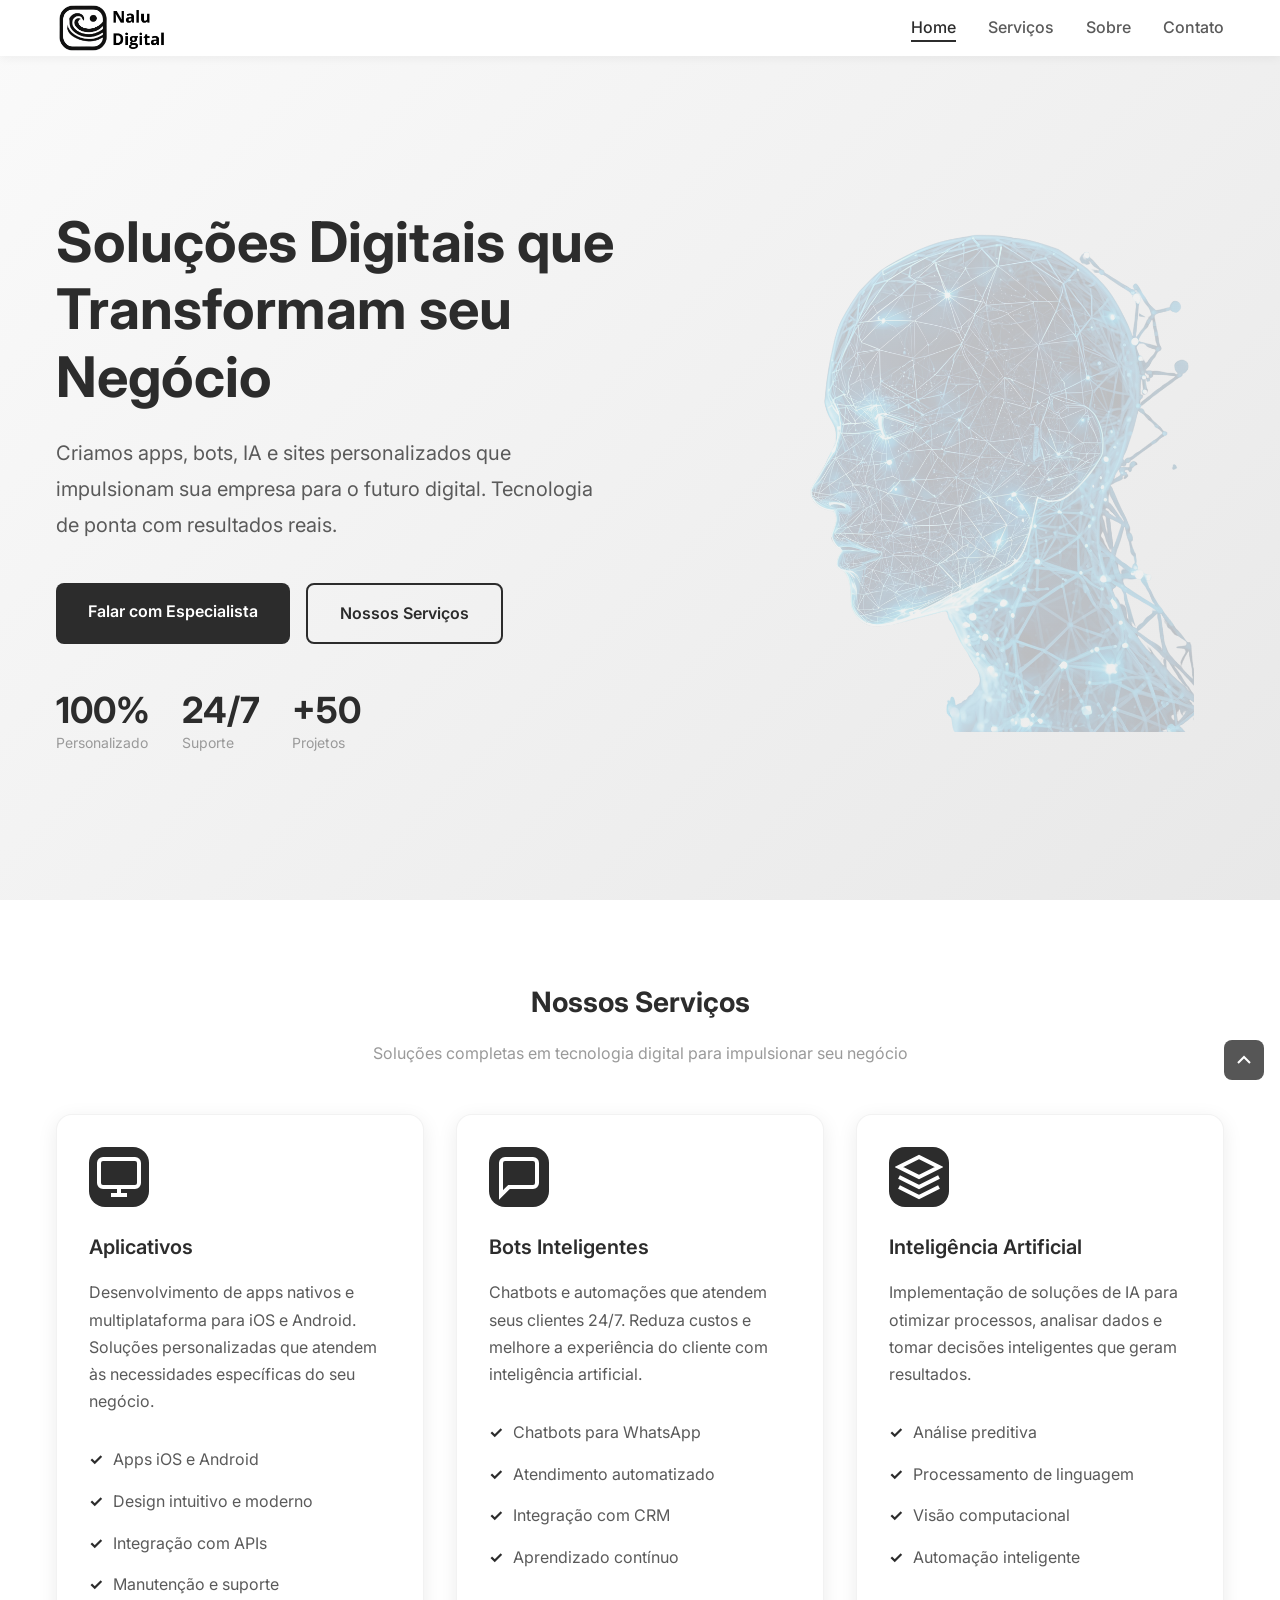
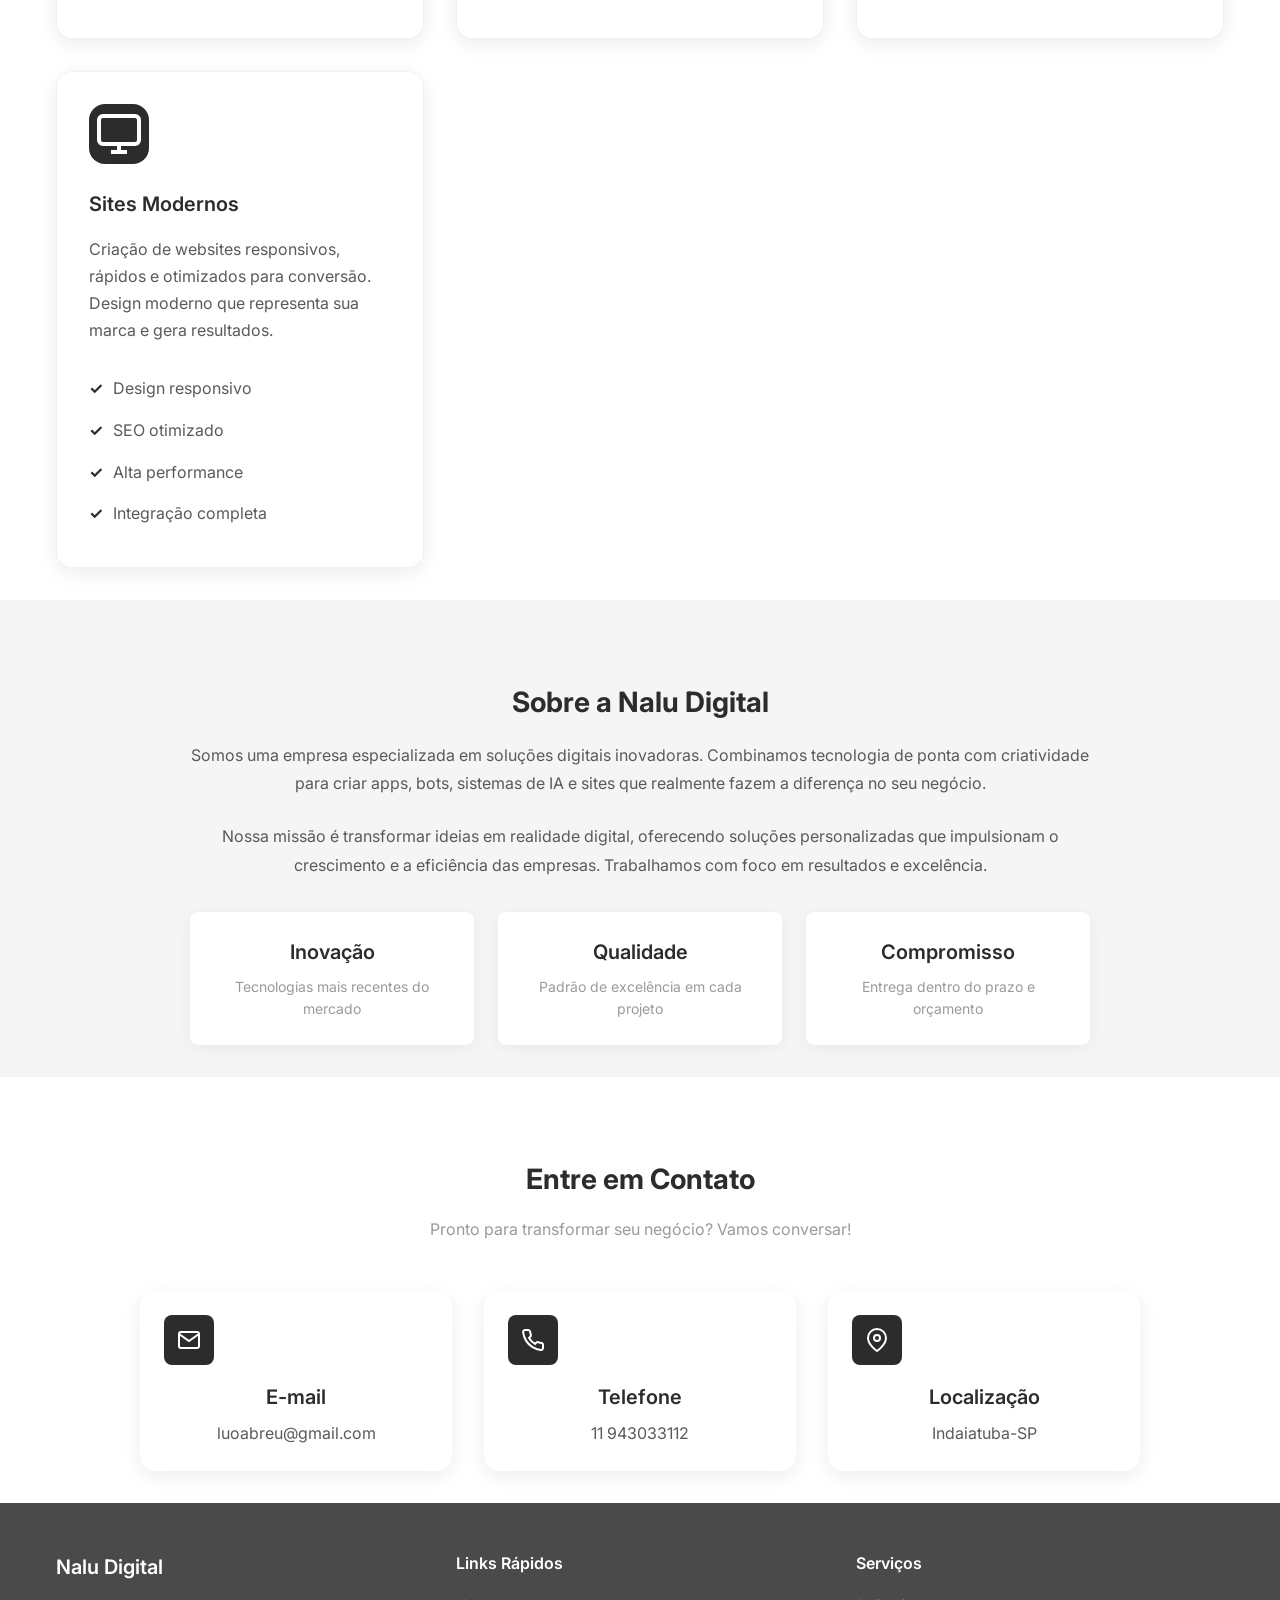
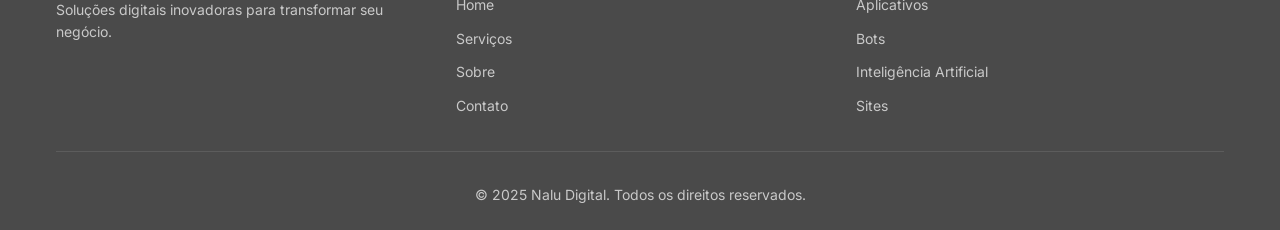
==== index.html @ c4122b0c "site v1" ====
<!DOCTYPE html>
<html lang="pt-BR">
<head>
    <meta charset="UTF-8">
    <meta name="viewport" content="width=device-width, initial-scale=1.0">
    <meta name="description" content="Nalu Digital - Criação de apps, bots, IA e sites. Soluções digitais inovadoras para transformar seu negócio.">
    <title>Nalu Digital - Apps, Bots, IA e Sites</title>
    <link rel="stylesheet" href="styles.css">
    <link rel="preconnect" href="https://fonts.googleapis.com">
    <link rel="preconnect" href="https://fonts.gstatic.com" crossorigin>
    <link href="https://fonts.googleapis.com/css2?family=Inter:wght@300;400;500;600;700;800&display=swap" rel="stylesheet">
</head>
<body>
    <!-- Header -->
    <header class="header" id="header">
        <nav class="nav container">
            <div class="nav__logo">
                <a href="#home" class="logo__link">
                    <img src="imagem/logo_nalu.png" alt="Nalu Digital" class="logo__image">
                </a>
            </div>
            <div class="nav__menu" id="nav-menu">
                <ul class="nav__list">
                    <li class="nav__item">
                        <a href="#home" class="nav__link active-link">Home</a>
                    </li>
                    <li class="nav__item">
                        <a href="#servicos" class="nav__link">Serviços</a>
                    </li>
                    <li class="nav__item">
                        <a href="#sobre" class="nav__link">Sobre</a>
                    </li>
                    <li class="nav__item">
                        <a href="#contato" class="nav__link">Contato</a>
                    </li>
                </ul>
                <div class="nav__close" id="nav-close">
                    <svg width="24" height="24" viewBox="0 0 24 24" fill="none" stroke="currentColor" stroke-width="2">
                        <line x1="18" y1="6" x2="6" y2="18"></line>
                        <line x1="6" y1="6" x2="18" y2="18"></line>
                    </svg>
                </div>
            </div>
            <div class="nav__toggle" id="nav-toggle">
                <svg width="24" height="24" viewBox="0 0 24 24" fill="none" stroke="currentColor" stroke-width="2">
                    <line x1="3" y1="12" x2="21" y2="12"></line>
                    <line x1="3" y1="6" x2="21" y2="6"></line>
                    <line x1="3" y1="18" x2="21" y2="18"></line>
                </svg>
            </div>
        </nav>
    </header>

    <!-- Main -->
    <main class="main">
        <!-- Home Section -->
        <section class="home section" id="home">
            <div class="home__container container">
                <div class="home__content">
                    <h1 class="home__title">
                        Soluções Digitais que <span class="highlight">Transformam</span> seu Negócio
                    </h1>
                    <p class="home__description">
                        Criamos apps, bots, IA e sites personalizados que impulsionam sua empresa para o futuro digital. 
                        Tecnologia de ponta com resultados reais.
                    </p>
                    <div class="home__buttons">
                        <a href="#contato" class="button button--primary">Falar com Especialista</a>
                        <a href="#servicos" class="button button--secondary">Nossos Serviços</a>
                    </div>
                    <div class="home__stats">
                        <div class="stat">
                            <span class="stat__number">100%</span>
                            <span class="stat__label">Personalizado</span>
                        </div>
                        <div class="stat">
                            <span class="stat__number">24/7</span>
                            <span class="stat__label">Suporte</span>
                        </div>
                        <div class="stat">
                            <span class="stat__number">+50</span>
                            <span class="stat__label">Projetos</span>
                        </div>
                    </div>
                </div>
                <div class="home__image">
                    <img src="imagem/img_home.png" alt="Nalu Digital - Soluções Digitais" class="home__img">
                </div>
            </div>
        </section>

        <!-- Serviços Section -->
        <section class="servicos section" id="servicos">
            <div class="container">
                <div class="section__header">
                    <h2 class="section__title">Nossos Serviços</h2>
                    <p class="section__subtitle">
                        Soluções completas em tecnologia digital para impulsionar seu negócio
                    </p>
                </div>
                <div class="servicos__grid">
                    <div class="servico__card">
                        <div class="servico__icon">
                            <svg width="48" height="48" viewBox="0 0 24 24" fill="none" stroke="currentColor" stroke-width="2">
                                <rect x="2" y="3" width="20" height="14" rx="2" ry="2"></rect>
                                <line x1="8" y1="21" x2="16" y2="21"></line>
                                <line x1="12" y1="17" x2="12" y2="21"></line>
                            </svg>
                        </div>
                        <h3 class="servico__title">Aplicativos</h3>
                        <p class="servico__description">
                            Desenvolvimento de apps nativos e multiplataforma para iOS e Android. 
                            Soluções personalizadas que atendem às necessidades específicas do seu negócio.
                        </p>
                        <ul class="servico__features">
                            <li>Apps iOS e Android</li>
                            <li>Design intuitivo e moderno</li>
                            <li>Integração com APIs</li>
                            <li>Manutenção e suporte</li>
                        </ul>
                    </div>

                    <div class="servico__card">
                        <div class="servico__icon">
                            <svg width="48" height="48" viewBox="0 0 24 24" fill="none" stroke="currentColor" stroke-width="2">
                                <path d="M21 15a2 2 0 0 1-2 2H7l-4 4V5a2 2 0 0 1 2-2h14a2 2 0 0 1 2 2z"></path>
                            </svg>
                        </div>
                        <h3 class="servico__title">Bots Inteligentes</h3>
                        <p class="servico__description">
                            Chatbots e automações que atendem seus clientes 24/7. 
                            Reduza custos e melhore a experiência do cliente com inteligência artificial.
                        </p>
                        <ul class="servico__features">
                            <li>Chatbots para WhatsApp</li>
                            <li>Atendimento automatizado</li>
                            <li>Integração com CRM</li>
                            <li>Aprendizado contínuo</li>
                        </ul>
                    </div>

                    <div class="servico__card">
                        <div class="servico__icon">
                            <svg width="48" height="48" viewBox="0 0 24 24" fill="none" stroke="currentColor" stroke-width="2">
                                <path d="M12 2L2 7l10 5 10-5-10-5z"></path>
                                <path d="M2 17l10 5 10-5"></path>
                                <path d="M2 12l10 5 10-5"></path>
                            </svg>
                        </div>
                        <h3 class="servico__title">Inteligência Artificial</h3>
                        <p class="servico__description">
                            Implementação de soluções de IA para otimizar processos, 
                            analisar dados e tomar decisões inteligentes que geram resultados.
                        </p>
                        <ul class="servico__features">
                            <li>Análise preditiva</li>
                            <li>Processamento de linguagem</li>
                            <li>Visão computacional</li>
                            <li>Automação inteligente</li>
                        </ul>
                    </div>

                    <div class="servico__card">
                        <div class="servico__icon">
                            <svg width="48" height="48" viewBox="0 0 24 24" fill="none" stroke="currentColor" stroke-width="2">
                                <rect x="2" y="3" width="20" height="14" rx="2" ry="2"></rect>
                                <line x1="8" y1="21" x2="16" y2="21"></line>
                                <line x1="12" y1="17" x2="12" y2="21"></line>
                            </svg>
                        </div>
                        <h3 class="servico__title">Sites Modernos</h3>
                        <p class="servico__description">
                            Criação de websites responsivos, rápidos e otimizados para conversão. 
                            Design moderno que representa sua marca e gera resultados.
                        </p>
                        <ul class="servico__features">
                            <li>Design responsivo</li>
                            <li>SEO otimizado</li>
                            <li>Alta performance</li>
                            <li>Integração completa</li>
                        </ul>
                    </div>
                </div>
            </div>
        </section>

        <!-- Sobre Section -->
        <section class="sobre section" id="sobre">
            <div class="container">
                <div class="sobre__content">
                    <div class="sobre__text">
                        <h2 class="section__title">Sobre a Nalu Digital</h2>
                        <p class="sobre__description">
                            Somos uma empresa especializada em soluções digitais inovadoras. 
                            Combinamos tecnologia de ponta com criatividade para criar apps, bots, 
                            sistemas de IA e sites que realmente fazem a diferença no seu negócio.
                        </p>
                        <p class="sobre__description">
                            Nossa missão é transformar ideias em realidade digital, oferecendo 
                            soluções personalizadas que impulsionam o crescimento e a eficiência 
                            das empresas. Trabalhamos com foco em resultados e excelência.
                        </p>
                        <div class="sobre__values">
                            <div class="value">
                                <h4>Inovação</h4>
                                <p>Tecnologias mais recentes do mercado</p>
                            </div>
                            <div class="value">
                                <h4>Qualidade</h4>
                                <p>Padrão de excelência em cada projeto</p>
                            </div>
                            <div class="value">
                                <h4>Compromisso</h4>
                                <p>Entrega dentro do prazo e orçamento</p>
                            </div>
                        </div>
                    </div>
                </div>
            </div>
        </section>

        <!-- Contato Section -->
        <section class="contato section" id="contato">
            <div class="container">
                <div class="section__header">
                    <h2 class="section__title">Entre em Contato</h2>
                    <p class="section__subtitle">
                        Pronto para transformar seu negócio? Vamos conversar!
                    </p>
                </div>
                <div class="contato__content">
                    <div class="contato__info">
                        <div class="contato__card">
                            <div class="contato__icon">
                                <svg width="24" height="24" viewBox="0 0 24 24" fill="none" stroke="currentColor" stroke-width="2">
                                    <path d="M4 4h16c1.1 0 2 .9 2 2v12c0 1.1-.9 2-2 2H4c-1.1 0-2-.9-2-2V6c0-1.1.9-2 2-2z"></path>
                                    <polyline points="22,6 12,13 2,6"></polyline>
                                </svg>
                            </div>
                            <h3>E-mail</h3>
                            <p>luoabreu@gmail.com</p>
                        </div>
                        <div class="contato__card">
                            <div class="contato__icon">
                                <svg width="24" height="24" viewBox="0 0 24 24" fill="none" stroke="currentColor" stroke-width="2">
                                    <path d="M22 16.92v3a2 2 0 0 1-2.18 2 19.79 19.79 0 0 1-8.63-3.07 19.5 19.5 0 0 1-6-6 19.79 19.79 0 0 1-3.07-8.67A2 2 0 0 1 4.11 2h3a2 2 0 0 1 2 1.72 12.84 12.84 0 0 0 .7 2.81 2 2 0 0 1-.45 2.11L8.09 9.91a16 16 0 0 0 6 6l1.27-1.27a2 2 0 0 1 2.11-.45 12.84 12.84 0 0 0 2.81.7A2 2 0 0 1 22 16.92z"></path>
                                </svg>
                            </div>
                            <h3>Telefone</h3>
                            <p>11 943033112</p>
                        </div>
                        <div class="contato__card">
                            <div class="contato__icon">
                                <svg width="24" height="24" viewBox="0 0 24 24" fill="none" stroke="currentColor" stroke-width="2">
                                    <path d="M21 10c0 7-9 13-9 13s-9-6-9-13a9 9 0 0 1 18 0z"></path>
                                    <circle cx="12" cy="10" r="3"></circle>
                                </svg>
                            </div>
                            <h3>Localização</h3>
                            <p>Indaiatuba-SP</p>
                        </div>
                    </div>
                </div>
            </div>
        </section>
    </main>

    <!-- Footer -->
    <footer class="footer">
        <div class="container">
            <div class="footer__content">
                <div class="footer__brand">
                    <h3>Nalu Digital</h3>
                    <p>Soluções digitais inovadoras para transformar seu negócio.</p>
                </div>
                <div class="footer__links">
                    <h4>Links Rápidos</h4>
                    <ul>
                        <li><a href="#home">Home</a></li>
                        <li><a href="#servicos">Serviços</a></li>
                        <li><a href="#sobre">Sobre</a></li>
                        <li><a href="#contato">Contato</a></li>
                    </ul>
                </div>
                <div class="footer__services">
                    <h4>Serviços</h4>
                    <ul>
                        <li><a href="#servicos">Aplicativos</a></li>
                        <li><a href="#servicos">Bots</a></li>
                        <li><a href="#servicos">Inteligência Artificial</a></li>
                        <li><a href="#servicos">Sites</a></li>
                    </ul>
                </div>
            </div>
            <div class="footer__bottom">
                <p>&copy; 2025 Nalu Digital. Todos os direitos reservados.</p>
            </div>
        </div>
    </footer>

    <!-- Scroll Top -->
    <a href="#" class="scrolltop" id="scroll-top">
        <svg width="24" height="24" viewBox="0 0 24 24" fill="none" stroke="currentColor" stroke-width="2">
            <polyline points="18 15 12 9 6 15"></polyline>
        </svg>
    </a>

    <script src="main.js"></script>
</body>
</html>
---- styles.css ----
/* ===== VARIABLES ===== */
:root {
    --header-height: 3.5rem;
    
    /* Colors - Preto e Branco Tom Claro */
    --first-color: #2C2C2C;
    --first-color-alt: #1A1A1A;
    --second-color: #4A4A4A;
    --title-color: #2C2C2C;
    --text-color: #5A5A5A;
    --text-color-light: #9A9A9A;
    --body-color: #FFFFFF;
    --container-color: #F5F5F5;
    --accent-light: #E8E8E8;
    
    /* Font */
    --body-font: 'Inter', sans-serif;
    --biggest-font-size: 3.5rem;
    --h1-font-size: 2.25rem;
    --h2-font-size: 1.75rem;
    --h3-font-size: 1.25rem;
    --normal-font-size: 1rem;
    --small-font-size: 0.875rem;
    --smaller-font-size: 0.813rem;
    
    /* Font Weight */
    --font-medium: 500;
    --font-semi-bold: 600;
    --font-bold: 700;
    
    /* Margins */
    --mb-0-25: 0.25rem;
    --mb-0-5: 0.5rem;
    --mb-0-75: 0.75rem;
    --mb-1: 1rem;
    --mb-1-5: 1.5rem;
    --mb-2: 2rem;
    --mb-2-5: 2.5rem;
    --mb-3: 3rem;
    
    /* Z-index */
    --z-tooltip: 10;
    --z-fixed: 100;
    --z-modal: 1000;
}

/* ===== BASE ===== */
* {
    box-sizing: border-box;
    padding: 0;
    margin: 0;
}

html {
    scroll-behavior: smooth;
}

body {
    font-family: var(--body-font);
    font-size: var(--normal-font-size);
    background-color: var(--body-color);
    color: var(--text-color);
    line-height: 1.6;
}

h1, h2, h3, h4 {
    color: var(--title-color);
    font-weight: var(--font-semi-bold);
}

ul {
    list-style: none;
}

a {
    text-decoration: none;
}

img {
    max-width: 100%;
    height: auto;
}

button {
    cursor: pointer;
    border: none;
    outline: none;
}

/* ===== REUSABLE CSS CLASSES ===== */
.container {
    max-width: 1200px;
    margin-left: auto;
    margin-right: auto;
    padding-left: 1rem;
    padding-right: 1rem;
}

.section {
    padding: 5rem 0 2rem;
}

.section__title {
    font-size: var(--h2-font-size);
    color: var(--title-color);
    text-align: center;
    margin-bottom: var(--mb-1);
    font-weight: var(--font-bold);
}

.section__subtitle {
    display: block;
    text-align: center;
    color: var(--text-color-light);
    font-size: var(--normal-font-size);
    margin-bottom: var(--mb-3);
}

.section__header {
    margin-bottom: var(--mb-3);
}

/* ===== HEADER ===== */
.header {
    width: 100%;
    position: fixed;
    top: 0;
    left: 0;
    z-index: var(--z-fixed);
    background-color: rgba(255, 255, 255, 0.95);
    backdrop-filter: blur(10px);
    box-shadow: 0 2px 10px rgba(0, 0, 0, 0.05);
}

.nav {
    height: var(--header-height);
    display: flex;
    justify-content: space-between;
    align-items: center;
}

.nav__logo {
    font-size: var(--h3-font-size);
    font-weight: var(--font-bold);
    color: var(--title-color);
}

.logo__link {
    display: flex;
    align-items: center;
    transition: opacity 0.3s;
}

.logo__link:hover {
    opacity: 0.8;
}

.logo__image {
    height: 50px;
    width: auto;
    object-fit: contain;
}

.nav__list {
    display: flex;
    column-gap: 2rem;
}

.nav__link {
    color: var(--text-color);
    font-weight: var(--font-medium);
    transition: color 0.3s;
    position: relative;
}

.nav__link::after {
    content: '';
    position: absolute;
    bottom: -5px;
    left: 0;
    width: 0;
    height: 2px;
    background-color: var(--first-color);
    transition: width 0.3s;
}

.nav__link:hover,
.nav__link.active-link {
    color: var(--title-color);
}

.nav__link:hover::after,
.nav__link.active-link::after {
    width: 100%;
    background-color: var(--title-color);
}

.nav__toggle,
.nav__close {
    display: none;
}

/* ===== HOME ===== */
.home {
    padding: 8rem 0 4rem;
    background: linear-gradient(135deg, #FAFAFA 0%, #E8E8E8 100%);
    min-height: 100vh;
    display: flex;
    align-items: center;
}

.home__container {
    display: grid;
    grid-template-columns: 1fr 1fr;
    gap: 3rem;
    align-items: center;
}

.home__title {
    font-size: var(--biggest-font-size);
    font-weight: var(--font-bold);
    line-height: 1.2;
    margin-bottom: var(--mb-1-5);
    color: var(--title-color);
}

.highlight {
    color: var(--title-color);
    font-weight: var(--font-bold);
}

.home__description {
    font-size: var(--h3-font-size);
    color: var(--text-color);
    margin-bottom: var(--mb-2-5);
    line-height: 1.8;
}

.home__buttons {
    display: flex;
    gap: 1rem;
    margin-bottom: var(--mb-3);
    flex-wrap: wrap;
}

.button {
    display: inline-block;
    padding: 1rem 2rem;
    border-radius: 0.5rem;
    font-weight: var(--font-semi-bold);
    transition: all 0.3s;
    font-size: var(--normal-font-size);
}

.button--primary {
    background-color: var(--title-color);
    color: #FFFFFF;
}

.button--primary:hover {
    background-color: var(--first-color-alt);
    transform: translateY(-2px);
    box-shadow: 0 10px 20px rgba(44, 44, 44, 0.2);
}

.button--secondary {
    background-color: transparent;
    color: var(--title-color);
    border: 2px solid var(--title-color);
}

.button--secondary:hover {
    background-color: var(--title-color);
    color: #FFFFFF;
    transform: translateY(-2px);
}

.button--full {
    width: 100%;
}

.home__stats {
    display: flex;
    gap: 2rem;
    flex-wrap: wrap;
}

.stat {
    display: flex;
    flex-direction: column;
}

.stat__number {
    font-size: var(--h1-font-size);
    font-weight: var(--font-bold);
    color: var(--title-color);
    line-height: 1;
}

.stat__label {
    font-size: var(--small-font-size);
    color: var(--text-color-light);
    margin-top: var(--mb-0-25);
}

.home__image {
    display: flex;
    justify-content: center;
    align-items: center;
}

.home__img {
    width: 100%;
    max-width: 500px;
    height: auto;
    object-fit: contain;
    opacity: 0.2;
    animation: float 6s ease-in-out infinite;
}

@keyframes float {
    0%, 100% {
        transform: translateY(0px);
    }
    50% {
        transform: translateY(-20px);
    }
}

/* ===== SERVIÇOS ===== */
.servicos {
    background-color: var(--body-color);
}

.servicos__grid {
    display: grid;
    grid-template-columns: repeat(auto-fit, minmax(280px, 1fr));
    gap: 2rem;
}

.servico__card {
    background: #FFFFFF;
    padding: 2rem;
    border-radius: 1rem;
    box-shadow: 0 5px 20px rgba(0, 0, 0, 0.08);
    transition: all 0.3s;
    border: 1px solid rgba(0, 0, 0, 0.05);
}

.servico__card:hover {
    transform: translateY(-10px);
    box-shadow: 0 15px 40px rgba(0, 0, 0, 0.15);
}

.servico__icon {
    width: 60px;
    height: 60px;
    background: var(--title-color);
    border-radius: 1rem;
    display: flex;
    align-items: center;
    justify-content: center;
    color: #FFFFFF;
    margin-bottom: var(--mb-1-5);
}

.servico__title {
    font-size: var(--h3-font-size);
    margin-bottom: var(--mb-1);
    color: var(--title-color);
}

.servico__description {
    color: var(--text-color);
    margin-bottom: var(--mb-1-5);
    line-height: 1.7;
}

.servico__features {
    list-style: none;
}

.servico__features li {
    padding: 0.5rem 0;
    color: var(--text-color);
    position: relative;
    padding-left: 1.5rem;
}

.servico__features li::before {
    content: '✓';
    position: absolute;
    left: 0;
    color: var(--title-color);
    font-weight: var(--font-bold);
}

/* ===== SOBRE ===== */
.sobre {
    background-color: var(--container-color);
}

.sobre__content {
    display: flex;
    justify-content: center;
    align-items: center;
}

.sobre__text {
    max-width: 900px;
    text-align: center;
    margin: 0 auto;
}

.sobre__description {
    color: var(--text-color);
    margin-bottom: var(--mb-1-5);
    line-height: 1.8;
}

.sobre__values {
    display: grid;
    grid-template-columns: repeat(3, 1fr);
    gap: 1.5rem;
    margin-top: var(--mb-2);
}

.value {
    text-align: center;
    padding: 1.5rem;
    background: #FFFFFF;
    border-radius: 0.5rem;
    box-shadow: 0 3px 15px rgba(0, 0, 0, 0.05);
}

.value h4 {
    color: var(--title-color);
    margin-bottom: var(--mb-0-5);
    font-size: var(--h3-font-size);
}

.value p {
    font-size: var(--small-font-size);
    color: var(--text-color-light);
}


/* ===== CONTATO ===== */
.contato {
    background-color: var(--body-color);
}

.contato__content {
    display: flex;
    justify-content: center;
    align-items: center;
}

.contato__info {
    display: grid;
    grid-template-columns: repeat(3, 1fr);
    gap: 2rem;
    max-width: 1000px;
    width: 100%;
}

.contato__card {
    background: #FFFFFF;
    padding: 1.5rem;
    border-radius: 1rem;
    box-shadow: 0 5px 20px rgba(0, 0, 0, 0.08);
    transition: all 0.3s;
    text-align: center;
}

.contato__card:hover {
    transform: translateY(-5px);
    box-shadow: 0 10px 30px rgba(0, 0, 0, 0.12);
}

.contato__icon {
    width: 50px;
    height: 50px;
    background: var(--title-color);
    border-radius: 0.5rem;
    display: flex;
    align-items: center;
    justify-content: center;
    color: #FFFFFF;
    margin-bottom: var(--mb-1);
}

.contato__card h3 {
    font-size: var(--h3-font-size);
    margin-bottom: var(--mb-0-5);
    color: var(--title-color);
}

.contato__card p {
    color: var(--text-color);
}


/* ===== FOOTER ===== */
.footer {
    background-color: var(--second-color);
    color: #FFFFFF;
    padding: 3rem 0 1.5rem;
}

.footer__content {
    display: grid;
    grid-template-columns: repeat(3, 1fr);
    gap: 2rem;
    margin-bottom: var(--mb-2);
}

.footer__brand h3 {
    color: #FFFFFF;
    margin-bottom: var(--mb-1);
    font-size: var(--h3-font-size);
}

.footer__brand p {
    color: rgba(255, 255, 255, 0.7);
    font-size: var(--small-font-size);
}

.footer__links h4,
.footer__services h4 {
    color: #FFFFFF;
    margin-bottom: var(--mb-1);
    font-size: var(--normal-font-size);
}

.footer__links ul,
.footer__services ul {
    display: flex;
    flex-direction: column;
    gap: 0.5rem;
}

.footer__links a,
.footer__services a {
    color: rgba(255, 255, 255, 0.7);
    font-size: var(--small-font-size);
    transition: color 0.3s;
}

.footer__links a:hover,
.footer__services a:hover {
    color: #FFFFFF;
}

.footer__bottom {
    text-align: center;
    padding-top: 2rem;
    border-top: 1px solid rgba(255, 255, 255, 0.1);
}

.footer__bottom p {
    color: rgba(255, 255, 255, 0.7);
    font-size: var(--small-font-size);
}

/* ===== SCROLL TOP ===== */
.scrolltop {
    position: fixed;
    right: 1rem;
    bottom: -20%;
    background-color: var(--title-color);
    padding: 0.5rem;
    border-radius: 0.5rem;
    z-index: var(--z-tooltip);
    transition: all 0.4s;
    opacity: 0.8;
    display: flex;
    align-items: center;
    justify-content: center;
    color: #FFFFFF;
}

.scrolltop:hover {
    opacity: 1;
    transform: translateY(-5px);
}

.scrolltop.show-scroll {
    bottom: 3rem;
}

/* ===== RESPONSIVE ===== */
@media screen and (max-width: 968px) {
    :root {
        --biggest-font-size: 2.5rem;
        --h1-font-size: 2rem;
        --h2-font-size: 1.5rem;
        --h3-font-size: 1.125rem;
    }

    .home__container {
        grid-template-columns: 1fr;
        text-align: center;
    }

    .home__image {
        order: -1;
    }

    .home__blob {
        width: 300px;
        height: 300px;
    }

    .sobre__values {
        grid-template-columns: 1fr;
    }

    .contato__info {
        grid-template-columns: 1fr;
    }

    .footer__content {
        grid-template-columns: 1fr;
        text-align: center;
    }
}

@media screen and (max-width: 768px) {
    .nav__menu {
        position: fixed;
        top: 0;
        right: -100%;
        width: 70%;
        height: 100%;
        background-color: #FFFFFF;
        padding: 3rem;
        transition: right 0.3s;
        box-shadow: -2px 0 10px rgba(0, 0, 0, 0.1);
    }

    .nav__menu.show-menu {
        right: 0;
    }

    .nav__list {
        flex-direction: column;
        row-gap: 2rem;
    }

    .nav__toggle,
    .nav__close {
        display: block;
        font-size: 1.5rem;
        cursor: pointer;
        color: var(--title-color);
    }

    .nav__close {
        position: absolute;
        top: 1rem;
        right: 1rem;
    }

    .home {
        padding: 6rem 0 3rem;
    }

    .home__title {
        font-size: 2rem;
    }

    .home__buttons {
        flex-direction: column;
    }

    .button {
        width: 100%;
    }

    .servicos__grid {
        grid-template-columns: 1fr;
    }

    .section {
        padding: 3rem 0 1.5rem;
    }
}

@media screen and (max-width: 480px) {
    .home__blob,
    .sobre__blob {
        width: 250px;
        height: 250px;
    }

    .home__stats {
        flex-direction: column;
        align-items: center;
    }
}
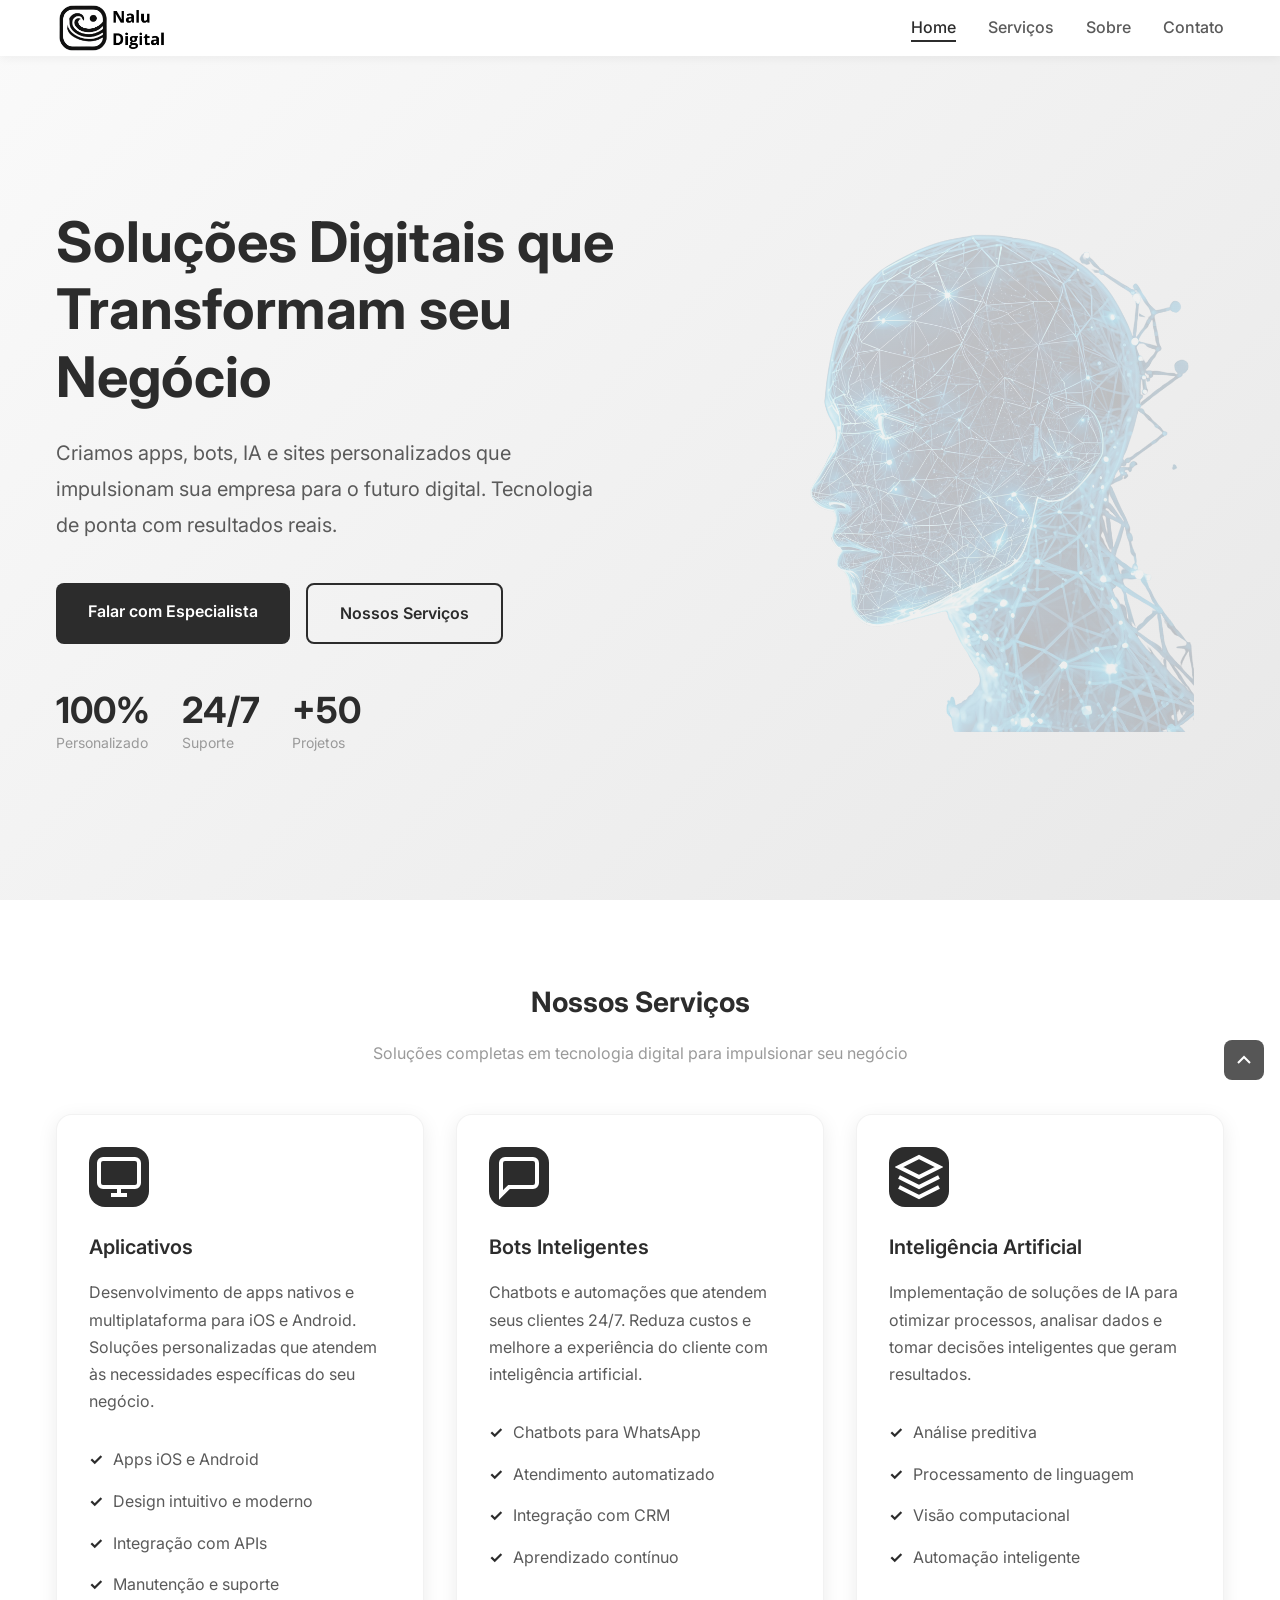
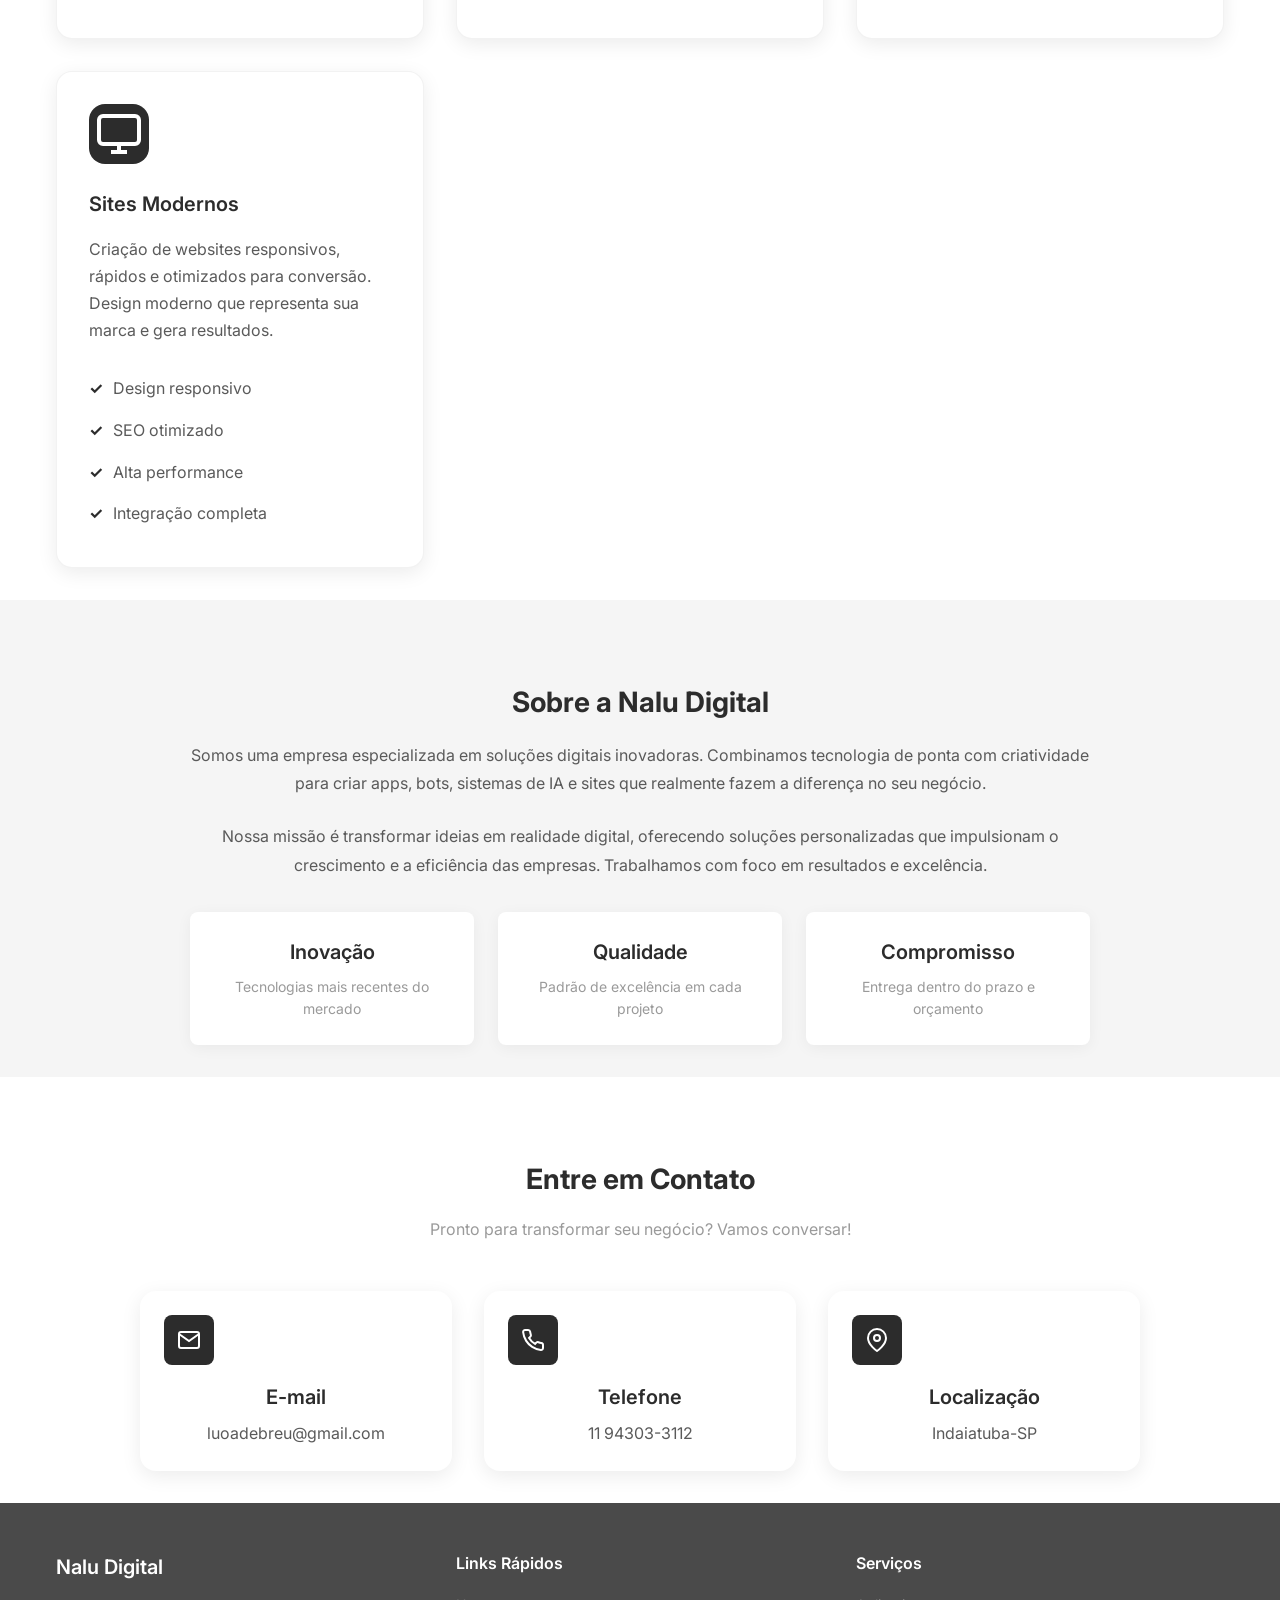
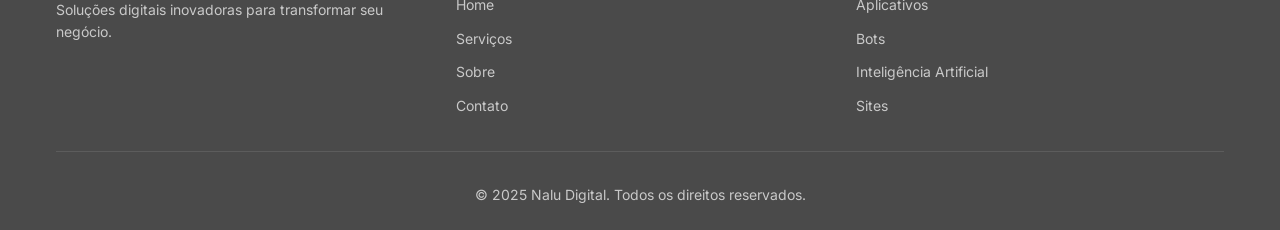
==== commit 0a7822d4: "Update index.html" ====
--- a/index.html
+++ b/index.html
@@ -238,7 +238,7 @@
                                 </svg>
                             </div>
                             <h3>E-mail</h3>
-                            <p>luoabreu@gmail.com</p>
+                            <p>luoadebreu@gmail.com</p>
                         </div>
                         <div class="contato__card">
                             <div class="contato__icon">
@@ -247,7 +247,7 @@
                                 </svg>
                             </div>
                             <h3>Telefone</h3>
-                            <p>11 943033112</p>
+                            <p>11 94303-3112</p>
                         </div>
                         <div class="contato__card">
                             <div class="contato__icon">
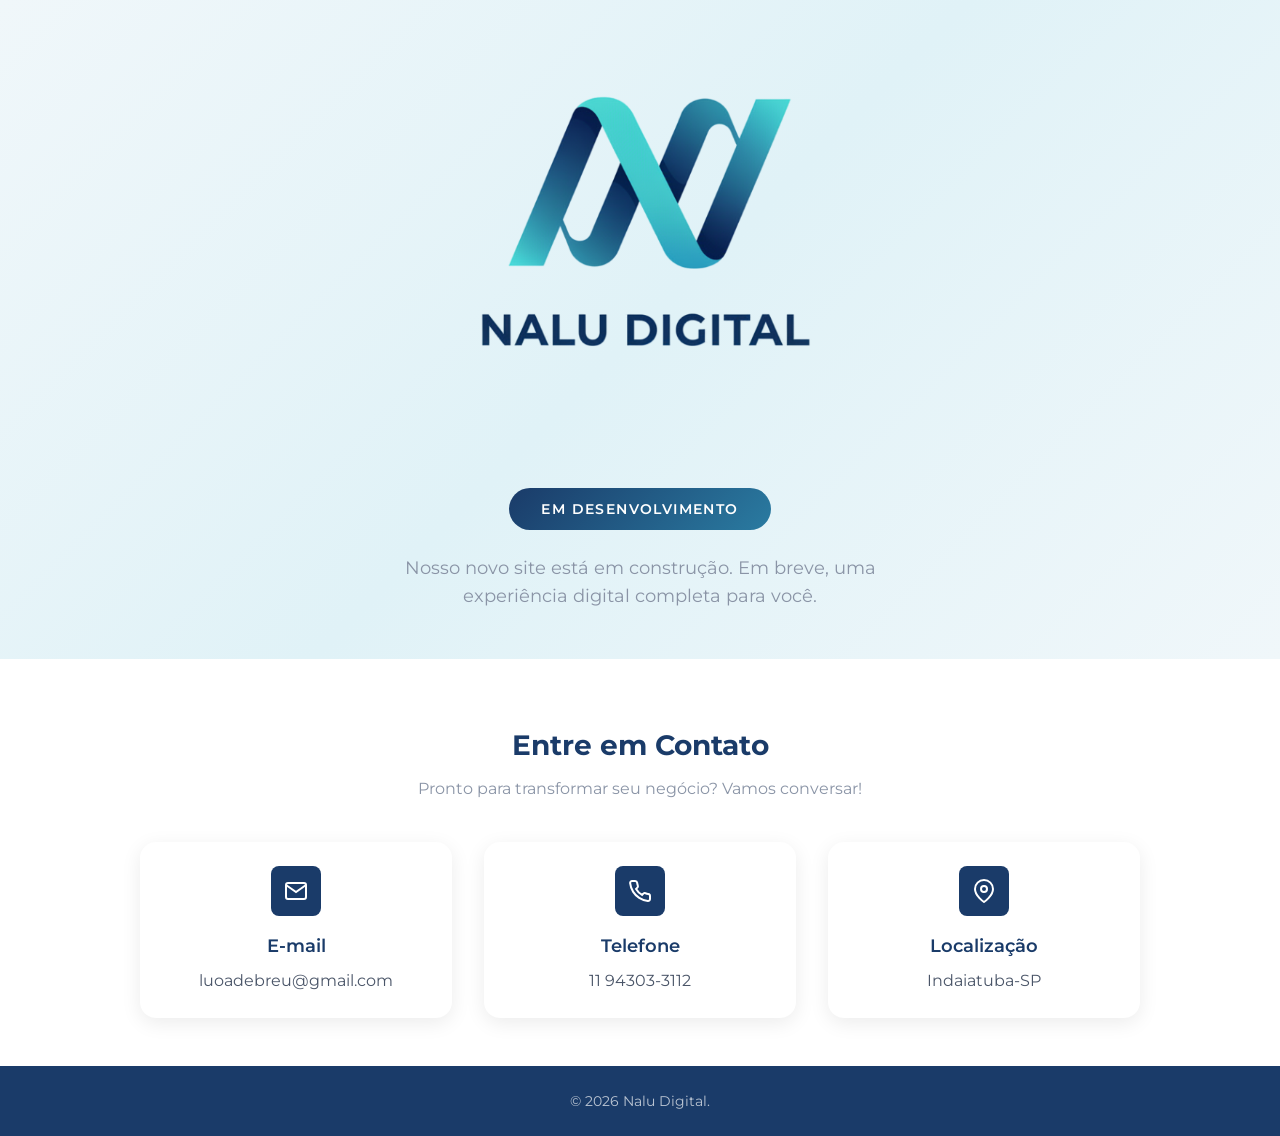
==== commit 9a25f80c: "add page cosntruction" ====
--- a/index.html
+++ b/index.html
@@ -1,312 +1,267 @@
 <!DOCTYPE html>
 <html lang="pt-BR">
+
 <head>
     <meta charset="UTF-8">
     <meta name="viewport" content="width=device-width, initial-scale=1.0">
-    <meta name="description" content="Nalu Digital - Criação de apps, bots, IA e sites. Soluções digitais inovadoras para transformar seu negócio.">
-    <title>Nalu Digital - Apps, Bots, IA e Sites</title>
-    <link rel="stylesheet" href="styles.css">
+    <meta name="description"
+        content="Nalu Digital - Criação de apps, bots, IA e sites. Soluções digitais inovadoras para transformar seu negócio.">
+    <title>Nalu Digital - Em Desenvolvimento</title>
     <link rel="preconnect" href="https://fonts.googleapis.com">
     <link rel="preconnect" href="https://fonts.gstatic.com" crossorigin>
-    <link href="https://fonts.googleapis.com/css2?family=Inter:wght@300;400;500;600;700;800&display=swap" rel="stylesheet">
+    <link href="https://fonts.googleapis.com/css2?family=Montserrat:wght@300;400;500;600;700;800&display=swap"
+        rel="stylesheet">
+    <style>
+        * {
+            box-sizing: border-box;
+            padding: 0;
+            margin: 0;
+        }
+
+        html {
+            scroll-behavior: smooth;
+        }
+
+        body {
+            font-family: 'Montserrat', sans-serif;
+            background-color: #FFFFFF;
+            color: #4A5568;
+            line-height: 1.6;
+            min-height: 100vh;
+            display: flex;
+            flex-direction: column;
+        }
+
+        /* Hero - Logo grande + "em desenvolvimento" */
+        .hero {
+            flex: 1;
+            display: flex;
+            flex-direction: column;
+            align-items: center;
+            justify-content: center;
+            padding: 3rem 1.5rem;
+            background: linear-gradient(135deg, #F0F7FA 0%, #E0F2F7 50%, #F0F7FA 100%);
+            text-align: center;
+            min-height: 60vh;
+        }
+
+        .hero__logo {
+            max-width: 400px;
+            width: 80%;
+            height: auto;
+            margin-bottom: 2.5rem;
+        }
+
+        .hero__badge {
+            display: inline-block;
+            background: linear-gradient(135deg, #1A3B69, #2A7BA1);
+            color: #FFFFFF;
+            padding: 0.6rem 2rem;
+            border-radius: 2rem;
+            font-size: 0.875rem;
+            font-weight: 600;
+            letter-spacing: 0.1em;
+            text-transform: uppercase;
+            margin-bottom: 1.5rem;
+        }
+
+        .hero__title {
+            font-size: 2rem;
+            font-weight: 700;
+            color: #1A3B69;
+            margin-bottom: 1rem;
+        }
+
+        .hero__subtitle {
+            font-size: 1.125rem;
+            font-weight: 400;
+            color: #8A94A6;
+            max-width: 500px;
+        }
+
+        /* Contato Section */
+        .contato {
+            padding: 4rem 0 3rem;
+            background-color: #FFFFFF;
+        }
+
+        .container {
+            max-width: 1200px;
+            margin-left: auto;
+            margin-right: auto;
+            padding-left: 1rem;
+            padding-right: 1rem;
+        }
+
+        .section__header {
+            margin-bottom: 2.5rem;
+            text-align: center;
+        }
+
+        .section__title {
+            font-size: 1.75rem;
+            color: #1A3B69;
+            font-weight: 700;
+            margin-bottom: 0.5rem;
+        }
+
+        .section__subtitle {
+            color: #8A94A6;
+            font-size: 1rem;
+        }
+
+        .contato__content {
+            display: flex;
+            justify-content: center;
+            align-items: center;
+        }
+
+        .contato__info {
+            display: grid;
+            grid-template-columns: repeat(3, 1fr);
+            gap: 2rem;
+            max-width: 1000px;
+            width: 100%;
+        }
+
+        .contato__card {
+            background: #FFFFFF;
+            padding: 1.5rem;
+            border-radius: 1rem;
+            box-shadow: 0 5px 20px rgba(0, 0, 0, 0.08);
+            transition: all 0.3s;
+            text-align: center;
+        }
+
+        .contato__card:hover {
+            transform: translateY(-5px);
+            box-shadow: 0 10px 30px rgba(26, 59, 105, 0.15);
+        }
+
+        .contato__icon {
+            width: 50px;
+            height: 50px;
+            background: #1A3B69;
+            border-radius: 0.5rem;
+            display: flex;
+            align-items: center;
+            justify-content: center;
+            color: #FFFFFF;
+            margin: 0 auto 1rem;
+        }
+
+        .contato__card h3 {
+            font-size: 1.125rem;
+            margin-bottom: 0.5rem;
+            color: #1A3B69;
+            font-weight: 600;
+        }
+
+        .contato__card p {
+            color: #4A5568;
+        }
+
+        /* Footer */
+        .footer {
+            background-color: #1A3B69;
+            color: #FFFFFF;
+            padding: 1.5rem 0;
+            text-align: center;
+        }
+
+        .footer p {
+            color: rgba(255, 255, 255, 0.7);
+            font-size: 0.875rem;
+        }
+
+        /* Responsive */
+        @media screen and (max-width: 768px) {
+            .hero__logo {
+                max-width: 280px;
+            }
+
+            .hero__title {
+                font-size: 1.5rem;
+            }
+
+            .hero__subtitle {
+                font-size: 1rem;
+            }
+
+            .contato__info {
+                grid-template-columns: 1fr;
+            }
+        }
+    </style>
 </head>
+
 <body>
-    <!-- Header -->
-    <header class="header" id="header">
-        <nav class="nav container">
-            <div class="nav__logo">
-                <a href="#home" class="logo__link">
-                    <img src="imagem/logo_nalu.png" alt="Nalu Digital" class="logo__image">
-                </a>
+    <!-- Hero -->
+    <section class="hero">
+        <img src="imagem/nalu_logo.png" alt="Nalu Digital" class="hero__logo">
+        <span class="hero__badge">Em Desenvolvimento</span>
+        <!-- <h1 class="hero__title">Estamos preparando algo novo</h1> -->
+        <p class="hero__subtitle">Nosso novo site está em construção. Em breve, uma experiência digital completa para
+            você.</p>
+    </section>
+
+    <!-- Contato Section -->
+    <section class="contato" id="contato">
+        <div class="container">
+            <div class="section__header">
+                <h2 class="section__title">Entre em Contato</h2>
+                <p class="section__subtitle">
+                    Pronto para transformar seu negócio? Vamos conversar!
+                </p>
             </div>
-            <div class="nav__menu" id="nav-menu">
-                <ul class="nav__list">
-                    <li class="nav__item">
-                        <a href="#home" class="nav__link active-link">Home</a>
-                    </li>
-                    <li class="nav__item">
-                        <a href="#servicos" class="nav__link">Serviços</a>
-                    </li>
-                    <li class="nav__item">
-                        <a href="#sobre" class="nav__link">Sobre</a>
-                    </li>
-                    <li class="nav__item">
-                        <a href="#contato" class="nav__link">Contato</a>
-                    </li>
-                </ul>
-                <div class="nav__close" id="nav-close">
-                    <svg width="24" height="24" viewBox="0 0 24 24" fill="none" stroke="currentColor" stroke-width="2">
-                        <line x1="18" y1="6" x2="6" y2="18"></line>
-                        <line x1="6" y1="6" x2="18" y2="18"></line>
-                    </svg>
-                </div>
-            </div>
-            <div class="nav__toggle" id="nav-toggle">
-                <svg width="24" height="24" viewBox="0 0 24 24" fill="none" stroke="currentColor" stroke-width="2">
-                    <line x1="3" y1="12" x2="21" y2="12"></line>
-                    <line x1="3" y1="6" x2="21" y2="6"></line>
-                    <line x1="3" y1="18" x2="21" y2="18"></line>
-                </svg>
-            </div>
-        </nav>
-    </header>
-
-    <!-- Main -->
-    <main class="main">
-        <!-- Home Section -->
-        <section class="home section" id="home">
-            <div class="home__container container">
-                <div class="home__content">
-                    <h1 class="home__title">
-                        Soluções Digitais que <span class="highlight">Transformam</span> seu Negócio
-                    </h1>
-                    <p class="home__description">
-                        Criamos apps, bots, IA e sites personalizados que impulsionam sua empresa para o futuro digital. 
-                        Tecnologia de ponta com resultados reais.
-                    </p>
-                    <div class="home__buttons">
-                        <a href="#contato" class="button button--primary">Falar com Especialista</a>
-                        <a href="#servicos" class="button button--secondary">Nossos Serviços</a>
-                    </div>
-                    <div class="home__stats">
-                        <div class="stat">
-                            <span class="stat__number">100%</span>
-                            <span class="stat__label">Personalizado</span>
-                        </div>
-                        <div class="stat">
-                            <span class="stat__number">24/7</span>
-                            <span class="stat__label">Suporte</span>
-                        </div>
-                        <div class="stat">
-                            <span class="stat__number">+50</span>
-                            <span class="stat__label">Projetos</span>
-                        </div>
-                    </div>
-                </div>
-                <div class="home__image">
-                    <img src="imagem/img_home.png" alt="Nalu Digital - Soluções Digitais" class="home__img">
-                </div>
-            </div>
-        </section>
-
-        <!-- Serviços Section -->
-        <section class="servicos section" id="servicos">
-            <div class="container">
-                <div class="section__header">
-                    <h2 class="section__title">Nossos Serviços</h2>
-                    <p class="section__subtitle">
-                        Soluções completas em tecnologia digital para impulsionar seu negócio
-                    </p>
-                </div>
-                <div class="servicos__grid">
-                    <div class="servico__card">
-                        <div class="servico__icon">
-                            <svg width="48" height="48" viewBox="0 0 24 24" fill="none" stroke="currentColor" stroke-width="2">
-                                <rect x="2" y="3" width="20" height="14" rx="2" ry="2"></rect>
-                                <line x1="8" y1="21" x2="16" y2="21"></line>
-                                <line x1="12" y1="17" x2="12" y2="21"></line>
+            <div class="contato__content">
+                <div class="contato__info">
+                    <div class="contato__card">
+                        <div class="contato__icon">
+                            <svg width="24" height="24" viewBox="0 0 24 24" fill="none" stroke="currentColor"
+                                stroke-width="2">
+                                <path d="M4 4h16c1.1 0 2 .9 2 2v12c0 1.1-.9 2-2 2H4c-1.1 0-2-.9-2-2V6c0-1.1.9-2 2-2z">
+                                </path>
+                                <polyline points="22,6 12,13 2,6"></polyline>
                             </svg>
                         </div>
-                        <h3 class="servico__title">Aplicativos</h3>
-                        <p class="servico__description">
-                            Desenvolvimento de apps nativos e multiplataforma para iOS e Android. 
-                            Soluções personalizadas que atendem às necessidades específicas do seu negócio.
-                        </p>
-                        <ul class="servico__features">
-                            <li>Apps iOS e Android</li>
-                            <li>Design intuitivo e moderno</li>
-                            <li>Integração com APIs</li>
-                            <li>Manutenção e suporte</li>
-                        </ul>
+                        <h3>E-mail</h3>
+                        <p>luoadebreu@gmail.com</p>
                     </div>
-
-                    <div class="servico__card">
-                        <div class="servico__icon">
-                            <svg width="48" height="48" viewBox="0 0 24 24" fill="none" stroke="currentColor" stroke-width="2">
-                                <path d="M21 15a2 2 0 0 1-2 2H7l-4 4V5a2 2 0 0 1 2-2h14a2 2 0 0 1 2 2z"></path>
+                    <div class="contato__card">
+                        <div class="contato__icon">
+                            <svg width="24" height="24" viewBox="0 0 24 24" fill="none" stroke="currentColor"
+                                stroke-width="2">
+                                <path
+                                    d="M22 16.92v3a2 2 0 0 1-2.18 2 19.79 19.79 0 0 1-8.63-3.07 19.5 19.5 0 0 1-6-6 19.79 19.79 0 0 1-3.07-8.67A2 2 0 0 1 4.11 2h3a2 2 0 0 1 2 1.72 12.84 12.84 0 0 0 .7 2.81 2 2 0 0 1-.45 2.11L8.09 9.91a16 16 0 0 0 6 6l1.27-1.27a2 2 0 0 1 2.11-.45 12.84 12.84 0 0 0 2.81.7A2 2 0 0 1 22 16.92z">
+                                </path>
                             </svg>
                         </div>
-                        <h3 class="servico__title">Bots Inteligentes</h3>
-                        <p class="servico__description">
-                            Chatbots e automações que atendem seus clientes 24/7. 
-                            Reduza custos e melhore a experiência do cliente com inteligência artificial.
-                        </p>
-                        <ul class="servico__features">
-                            <li>Chatbots para WhatsApp</li>
-                            <li>Atendimento automatizado</li>
-                            <li>Integração com CRM</li>
-                            <li>Aprendizado contínuo</li>
-                        </ul>
+                        <h3>Telefone</h3>
+                        <p>11 94303-3112</p>
                     </div>
-
-                    <div class="servico__card">
-                        <div class="servico__icon">
-                            <svg width="48" height="48" viewBox="0 0 24 24" fill="none" stroke="currentColor" stroke-width="2">
-                                <path d="M12 2L2 7l10 5 10-5-10-5z"></path>
-                                <path d="M2 17l10 5 10-5"></path>
-                                <path d="M2 12l10 5 10-5"></path>
+                    <div class="contato__card">
+                        <div class="contato__icon">
+                            <svg width="24" height="24" viewBox="0 0 24 24" fill="none" stroke="currentColor"
+                                stroke-width="2">
+                                <path d="M21 10c0 7-9 13-9 13s-9-6-9-13a9 9 0 0 1 18 0z"></path>
+                                <circle cx="12" cy="10" r="3"></circle>
                             </svg>
                         </div>
-                        <h3 class="servico__title">Inteligência Artificial</h3>
-                        <p class="servico__description">
-                            Implementação de soluções de IA para otimizar processos, 
-                            analisar dados e tomar decisões inteligentes que geram resultados.
-                        </p>
-                        <ul class="servico__features">
-                            <li>Análise preditiva</li>
-                            <li>Processamento de linguagem</li>
-                            <li>Visão computacional</li>
-                            <li>Automação inteligente</li>
-                        </ul>
-                    </div>
-
-                    <div class="servico__card">
-                        <div class="servico__icon">
-                            <svg width="48" height="48" viewBox="0 0 24 24" fill="none" stroke="currentColor" stroke-width="2">
-                                <rect x="2" y="3" width="20" height="14" rx="2" ry="2"></rect>
-                                <line x1="8" y1="21" x2="16" y2="21"></line>
-                                <line x1="12" y1="17" x2="12" y2="21"></line>
-                            </svg>
-                        </div>
-                        <h3 class="servico__title">Sites Modernos</h3>
-                        <p class="servico__description">
-                            Criação de websites responsivos, rápidos e otimizados para conversão. 
-                            Design moderno que representa sua marca e gera resultados.
-                        </p>
-                        <ul class="servico__features">
-                            <li>Design responsivo</li>
-                            <li>SEO otimizado</li>
-                            <li>Alta performance</li>
-                            <li>Integração completa</li>
-                        </ul>
+                        <h3>Localização</h3>
+                        <p>Indaiatuba-SP</p>
                     </div>
                 </div>
             </div>
-        </section>
-
-        <!-- Sobre Section -->
-        <section class="sobre section" id="sobre">
-            <div class="container">
-                <div class="sobre__content">
-                    <div class="sobre__text">
-                        <h2 class="section__title">Sobre a Nalu Digital</h2>
-                        <p class="sobre__description">
-                            Somos uma empresa especializada em soluções digitais inovadoras. 
-                            Combinamos tecnologia de ponta com criatividade para criar apps, bots, 
-                            sistemas de IA e sites que realmente fazem a diferença no seu negócio.
-                        </p>
-                        <p class="sobre__description">
-                            Nossa missão é transformar ideias em realidade digital, oferecendo 
-                            soluções personalizadas que impulsionam o crescimento e a eficiência 
-                            das empresas. Trabalhamos com foco em resultados e excelência.
-                        </p>
-                        <div class="sobre__values">
-                            <div class="value">
-                                <h4>Inovação</h4>
-                                <p>Tecnologias mais recentes do mercado</p>
-                            </div>
-                            <div class="value">
-                                <h4>Qualidade</h4>
-                                <p>Padrão de excelência em cada projeto</p>
-                            </div>
-                            <div class="value">
-                                <h4>Compromisso</h4>
-                                <p>Entrega dentro do prazo e orçamento</p>
-                            </div>
-                        </div>
-                    </div>
-                </div>
-            </div>
-        </section>
-
-        <!-- Contato Section -->
-        <section class="contato section" id="contato">
-            <div class="container">
-                <div class="section__header">
-                    <h2 class="section__title">Entre em Contato</h2>
-                    <p class="section__subtitle">
-                        Pronto para transformar seu negócio? Vamos conversar!
-                    </p>
-                </div>
-                <div class="contato__content">
-                    <div class="contato__info">
-                        <div class="contato__card">
-                            <div class="contato__icon">
-                                <svg width="24" height="24" viewBox="0 0 24 24" fill="none" stroke="currentColor" stroke-width="2">
-                                    <path d="M4 4h16c1.1 0 2 .9 2 2v12c0 1.1-.9 2-2 2H4c-1.1 0-2-.9-2-2V6c0-1.1.9-2 2-2z"></path>
-                                    <polyline points="22,6 12,13 2,6"></polyline>
-                                </svg>
-                            </div>
-                            <h3>E-mail</h3>
-                            <p>luoadebreu@gmail.com</p>
-                        </div>
-                        <div class="contato__card">
-                            <div class="contato__icon">
-                                <svg width="24" height="24" viewBox="0 0 24 24" fill="none" stroke="currentColor" stroke-width="2">
-                                    <path d="M22 16.92v3a2 2 0 0 1-2.18 2 19.79 19.79 0 0 1-8.63-3.07 19.5 19.5 0 0 1-6-6 19.79 19.79 0 0 1-3.07-8.67A2 2 0 0 1 4.11 2h3a2 2 0 0 1 2 1.72 12.84 12.84 0 0 0 .7 2.81 2 2 0 0 1-.45 2.11L8.09 9.91a16 16 0 0 0 6 6l1.27-1.27a2 2 0 0 1 2.11-.45 12.84 12.84 0 0 0 2.81.7A2 2 0 0 1 22 16.92z"></path>
-                                </svg>
-                            </div>
-                            <h3>Telefone</h3>
-                            <p>11 94303-3112</p>
-                        </div>
-                        <div class="contato__card">
-                            <div class="contato__icon">
-                                <svg width="24" height="24" viewBox="0 0 24 24" fill="none" stroke="currentColor" stroke-width="2">
-                                    <path d="M21 10c0 7-9 13-9 13s-9-6-9-13a9 9 0 0 1 18 0z"></path>
-                                    <circle cx="12" cy="10" r="3"></circle>
-                                </svg>
-                            </div>
-                            <h3>Localização</h3>
-                            <p>Indaiatuba-SP</p>
-                        </div>
-                    </div>
-                </div>
-            </div>
-        </section>
-    </main>
+        </div>
+    </section>
 
     <!-- Footer -->
     <footer class="footer">
         <div class="container">
-            <div class="footer__content">
-                <div class="footer__brand">
-                    <h3>Nalu Digital</h3>
-                    <p>Soluções digitais inovadoras para transformar seu negócio.</p>
-                </div>
-                <div class="footer__links">
-                    <h4>Links Rápidos</h4>
-                    <ul>
-                        <li><a href="#home">Home</a></li>
-                        <li><a href="#servicos">Serviços</a></li>
-                        <li><a href="#sobre">Sobre</a></li>
-                        <li><a href="#contato">Contato</a></li>
-                    </ul>
-                </div>
-                <div class="footer__services">
-                    <h4>Serviços</h4>
-                    <ul>
-                        <li><a href="#servicos">Aplicativos</a></li>
-                        <li><a href="#servicos">Bots</a></li>
-                        <li><a href="#servicos">Inteligência Artificial</a></li>
-                        <li><a href="#servicos">Sites</a></li>
-                    </ul>
-                </div>
-            </div>
-            <div class="footer__bottom">
-                <p>&copy; 2025 Nalu Digital. Todos os direitos reservados.</p>
-            </div>
+            <p>&copy; 2026 Nalu Digital.</p>
         </div>
     </footer>
-
-    <!-- Scroll Top -->
-    <a href="#" class="scrolltop" id="scroll-top">
-        <svg width="24" height="24" viewBox="0 0 24 24" fill="none" stroke="currentColor" stroke-width="2">
-            <polyline points="18 15 12 9 6 15"></polyline>
-        </svg>
-    </a>
-
-    <script src="main.js"></script>
 </body>
-</html>
-
-
+
+</html>
